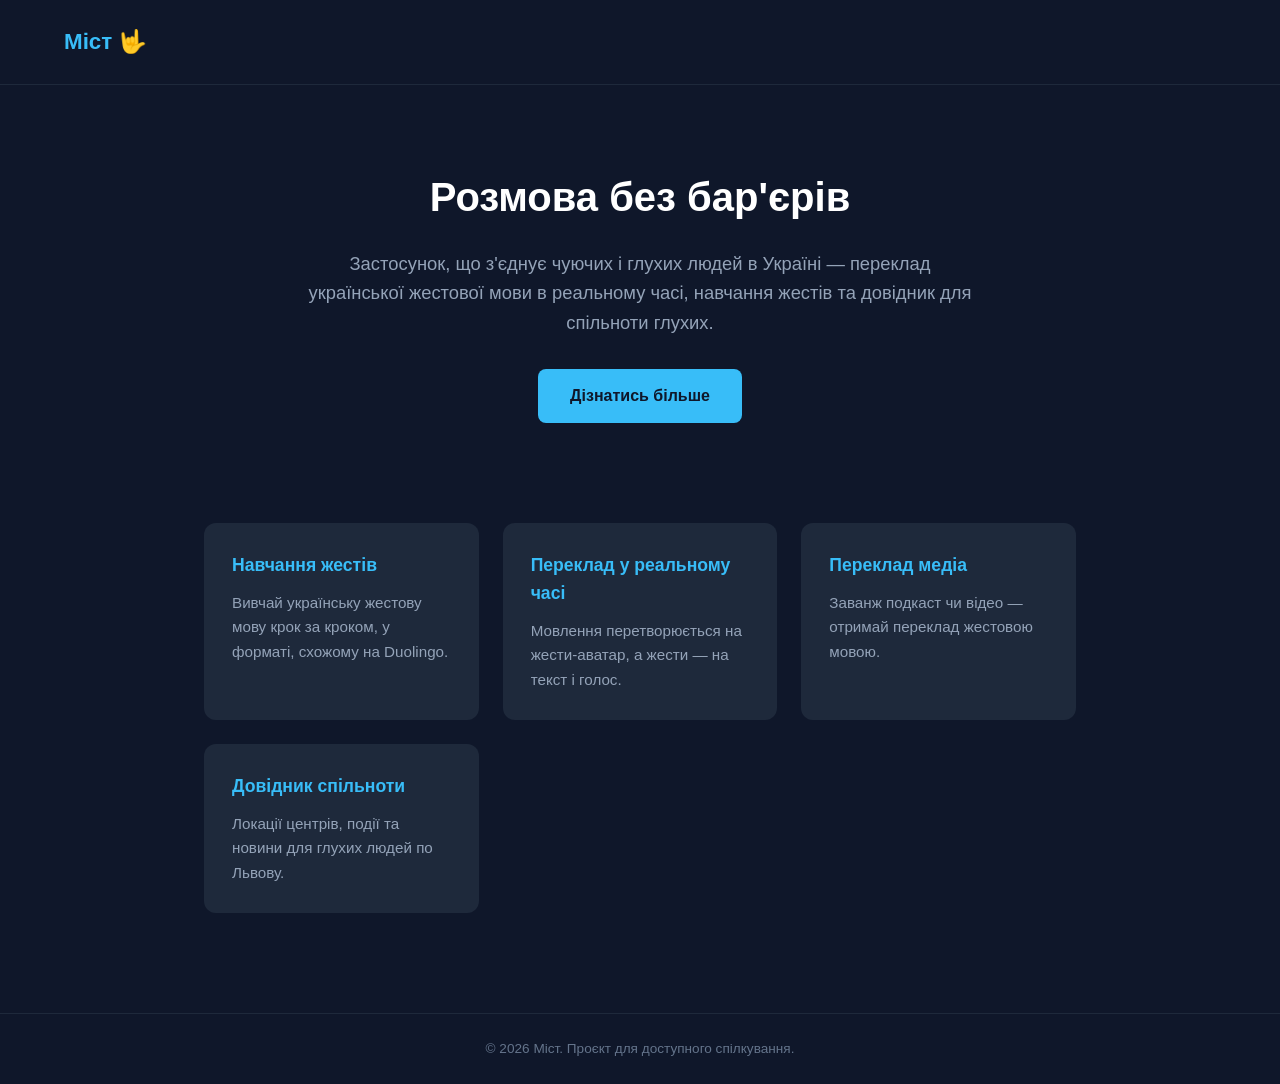
==== index.html @ e537da56 "додала головну сторінку" ====
<!DOCTYPE html>
<html lang="uk">
<head>
    <meta charset="UTF-8">
    <meta name="viewport" content="width=device-width, initial-scale=1.0">
    <title>Міст — переклад української жестової мови</title>
    <style>
        * {
            margin: 0;
            padding: 0;
            box-sizing: border-box;
        }

        body {
            font-family: -apple-system, BlinkMacSystemFont, 'Segoe UI', Roboto, sans-serif;
            background-color: #0f172a;
            color: #f1f5f9;
            line-height: 1.6;
        }

        header {
            padding: 24px 5%;
            display: flex;
            justify-content: space-between;
            align-items: center;
            border-bottom: 1px solid #1e293b;
        }

        .logo {
            font-size: 1.4rem;
            font-weight: 700;
            color: #38bdf8;
        }

        .hero {
            max-width: 800px;
            margin: 0 auto;
            padding: 80px 5% 60px;
            text-align: center;
        }

        .hero h1 {
            font-size: 2.5rem;
            margin-bottom: 20px;
            color: #ffffff;
        }

        .hero p {
            font-size: 1.15rem;
            color: #94a3b8;
            margin-bottom: 32px;
        }

        .btn {
            display: inline-block;
            background-color: #38bdf8;
            color: #0f172a;
            padding: 14px 32px;
            border-radius: 8px;
            text-decoration: none;
            font-weight: 600;
            transition: background-color 0.2s;
        }

        .btn:hover {
            background-color: #0ea5e9;
        }

        .features {
            max-width: 1000px;
            margin: 0 auto;
            padding: 40px 5% 100px;
            display: grid;
            grid-template-columns: repeat(auto-fit, minmax(250px, 1fr));
            gap: 24px;
        }

        .feature-card {
            background-color: #1e293b;
            padding: 28px;
            border-radius: 12px;
        }

        .feature-card h3 {
            color: #38bdf8;
            margin-bottom: 12px;
            font-size: 1.1rem;
        }

        .feature-card p {
            color: #94a3b8;
            font-size: 0.95rem;
        }

        footer {
            text-align: center;
            padding: 24px;
            color: #64748b;
            font-size: 0.85rem;
            border-top: 1px solid #1e293b;
        }
    </style>
</head>
<body>

    <header>
        <div class="logo">Міст 🤟</div>
    </header>

    <section class="hero">
        <h1>Розмова без бар'єрів</h1>
        <p>
            Застосунок, що з'єднує чуючих і глухих людей в Україні —
            переклад української жестової мови в реальному часі,
            навчання жестів та довідник для спільноти глухих.
        </p>
        <a href="#features" class="btn">Дізнатись більше</a>
    </section>

    <section class="features" id="features">
        <div class="feature-card">
            <h3>Навчання жестів</h3>
            <p>Вивчай українську жестову мову крок за кроком, у форматі, схожому на Duolingo.</p>
        </div>
        <div class="feature-card">
            <h3>Переклад у реальному часі</h3>
            <p>Мовлення перетворюється на жести-аватар, а жести — на текст і голос.</p>
        </div>
        <div class="feature-card">
            <h3>Переклад медіа</h3>
            <p>Заванж подкаст чи відео — отримай переклад жестовою мовою.</p>
        </div>
        <div class="feature-card">
            <h3>Довідник спільноти</h3>
            <p>Локації центрів, події та новини для глухих людей по Львову.</p>
        </div>
    </section>

    <footer>
        &copy; 2026 Міст. Проєкт для доступного спілкування.
    </footer>

</body>
</html>
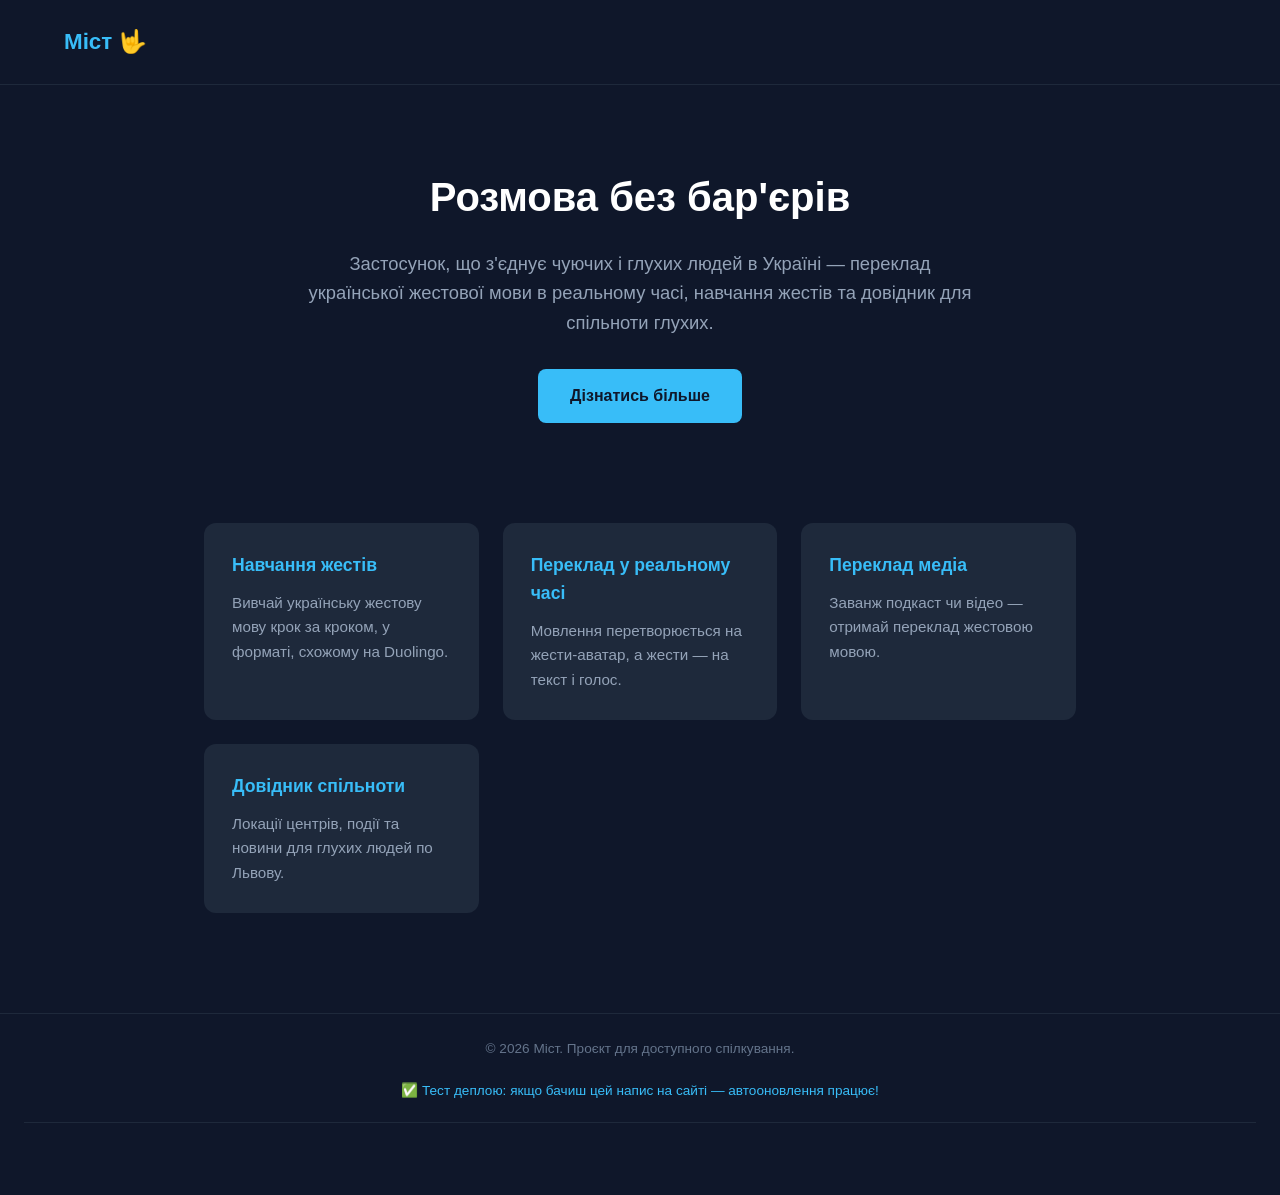
==== commit bd7470e0: "тест автодеплою" ====
--- a/index.html
+++ b/index.html
@@ -138,6 +138,11 @@
 
     <footer>
         &copy; 2026 Міст. Проєкт для доступного спілкування.
+            <section style="text-align: center; padding: 20px; color: #38bdf8;">
+        <p>✅ Тест деплою: якщо бачиш цей напис на сайті — автооновлення працює!</p>
+    </section>
+
+    <footer>
     </footer>
 
 </body>
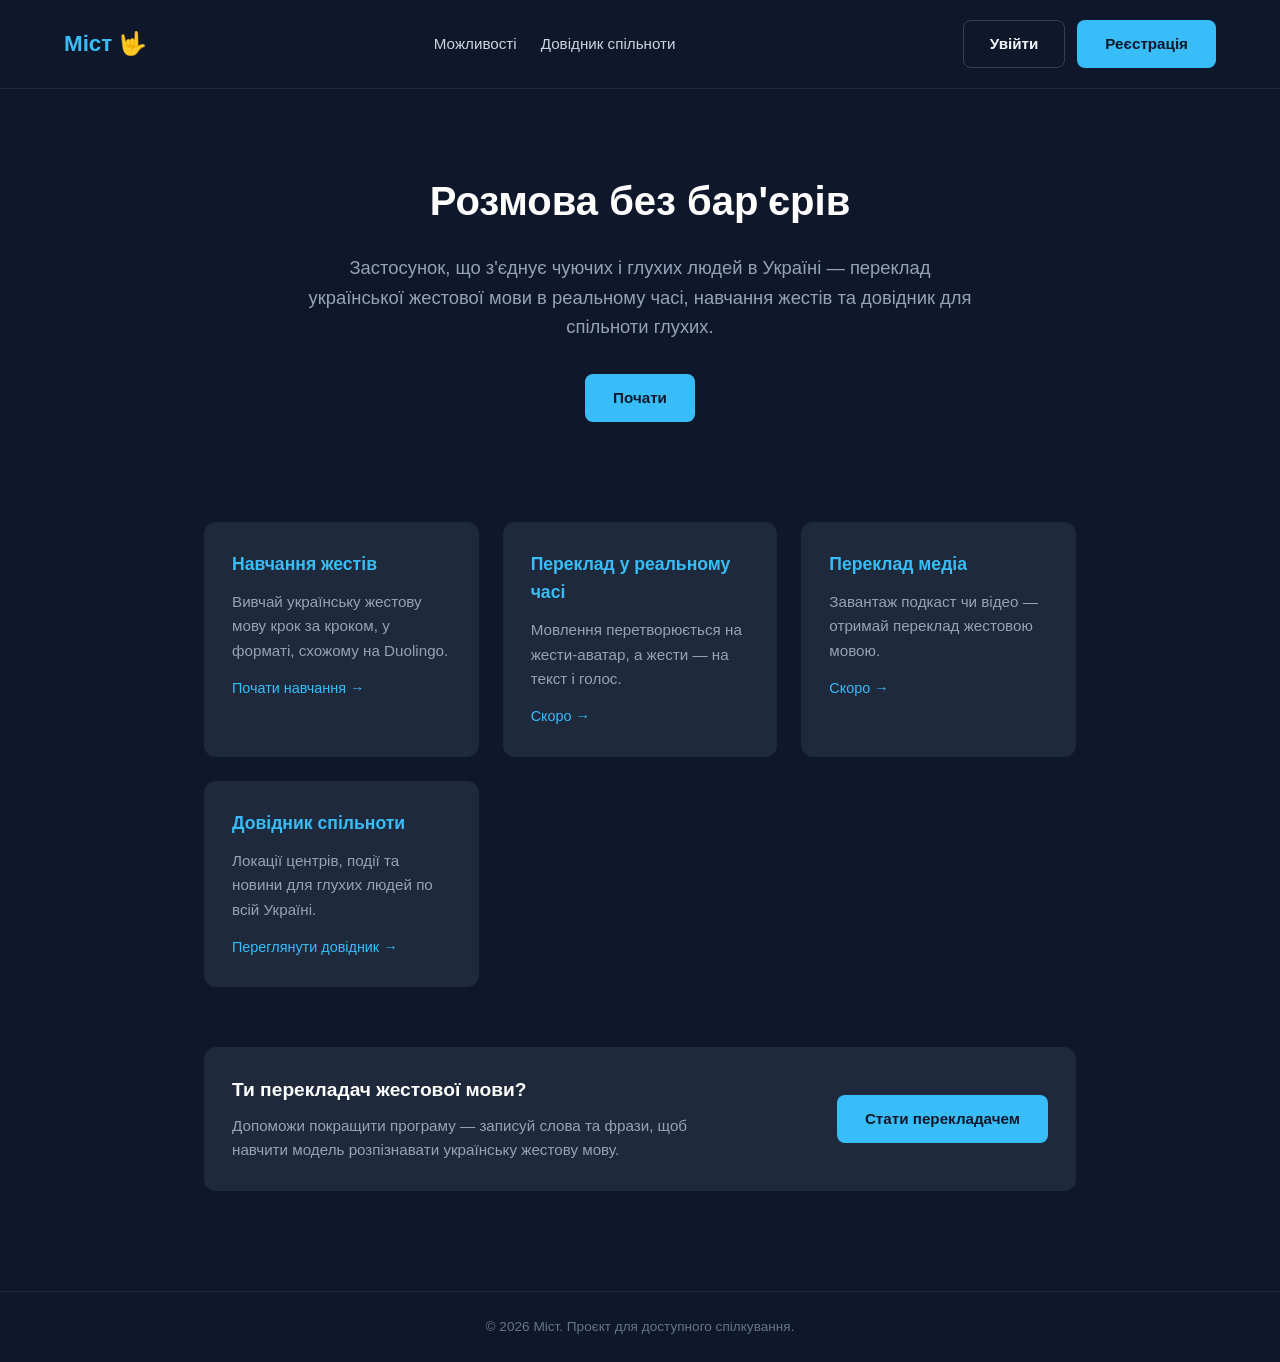
==== commit 9f0ac493: "додала навігацію, реєстрацію та довідник" ====
--- a/index.html
+++ b/index.html
@@ -4,34 +4,8 @@
     <meta charset="UTF-8">
     <meta name="viewport" content="width=device-width, initial-scale=1.0">
     <title>Міст — переклад української жестової мови</title>
+    <link rel="stylesheet" href="styles.css">
     <style>
-        * {
-            margin: 0;
-            padding: 0;
-            box-sizing: border-box;
-        }
-
-        body {
-            font-family: -apple-system, BlinkMacSystemFont, 'Segoe UI', Roboto, sans-serif;
-            background-color: #0f172a;
-            color: #f1f5f9;
-            line-height: 1.6;
-        }
-
-        header {
-            padding: 24px 5%;
-            display: flex;
-            justify-content: space-between;
-            align-items: center;
-            border-bottom: 1px solid #1e293b;
-        }
-
-        .logo {
-            font-size: 1.4rem;
-            font-weight: 700;
-            color: #38bdf8;
-        }
-
         .hero {
             max-width: 800px;
             margin: 0 auto;
@@ -51,34 +25,13 @@
             margin-bottom: 32px;
         }
 
-        .btn {
-            display: inline-block;
-            background-color: #38bdf8;
-            color: #0f172a;
-            padding: 14px 32px;
-            border-radius: 8px;
-            text-decoration: none;
-            font-weight: 600;
-            transition: background-color 0.2s;
-        }
-
-        .btn:hover {
-            background-color: #0ea5e9;
-        }
-
         .features {
             max-width: 1000px;
             margin: 0 auto;
-            padding: 40px 5% 100px;
+            padding: 40px 5% 60px;
             display: grid;
             grid-template-columns: repeat(auto-fit, minmax(250px, 1fr));
             gap: 24px;
-        }
-
-        .feature-card {
-            background-color: #1e293b;
-            padding: 28px;
-            border-radius: 12px;
         }
 
         .feature-card h3 {
@@ -92,19 +45,57 @@
             font-size: 0.95rem;
         }
 
-        footer {
-            text-align: center;
-            padding: 24px;
-            color: #64748b;
-            font-size: 0.85rem;
-            border-top: 1px solid #1e293b;
+        .feature-card a {
+            display: inline-block;
+            margin-top: 14px;
+            font-size: 0.9rem;
+            color: #38bdf8;
+            text-decoration: none;
+        }
+
+        .feature-card a:hover {
+            text-decoration: underline;
+        }
+
+        .translator-cta {
+            max-width: 1000px;
+            margin: 0 auto 100px;
+            padding: 0 5%;
+        }
+
+        .translator-cta .card {
+            display: flex;
+            justify-content: space-between;
+            align-items: center;
+            gap: 24px;
+            flex-wrap: wrap;
+        }
+
+        .translator-cta h3 {
+            font-size: 1.2rem;
+            margin-bottom: 8px;
+            color: #ffffff;
+        }
+
+        .translator-cta p {
+            color: #94a3b8;
+            font-size: 0.95rem;
+            max-width: 480px;
         }
     </style>
 </head>
 <body>
 
     <header>
-        <div class="logo">Міст 🤟</div>
+        <a href="index.html" class="logo">Міст 🤟</a>
+        <nav>
+            <a href="index.html#features">Можливості</a>
+            <a href="dovidnyk.html">Довідник спільноти</a>
+        </nav>
+        <div class="nav-auth">
+            <a href="register.html" class="btn-outline">Увійти</a>
+            <a href="register.html" class="btn">Реєстрація</a>
+        </div>
     </header>
 
     <section class="hero">
@@ -114,35 +105,44 @@
             переклад української жестової мови в реальному часі,
             навчання жестів та довідник для спільноти глухих.
         </p>
-        <a href="#features" class="btn">Дізнатись більше</a>
+        <a href="register.html" class="btn">Почати</a>
     </section>
 
     <section class="features" id="features">
-        <div class="feature-card">
+        <div class="card feature-card">
             <h3>Навчання жестів</h3>
             <p>Вивчай українську жестову мову крок за кроком, у форматі, схожому на Duolingo.</p>
+            <a href="register.html">Почати навчання →</a>
         </div>
-        <div class="feature-card">
+        <div class="card feature-card">
             <h3>Переклад у реальному часі</h3>
             <p>Мовлення перетворюється на жести-аватар, а жести — на текст і голос.</p>
+            <a href="register.html">Скоро →</a>
         </div>
-        <div class="feature-card">
+        <div class="card feature-card">
             <h3>Переклад медіа</h3>
-            <p>Заванж подкаст чи відео — отримай переклад жестовою мовою.</p>
+            <p>Завантаж подкаст чи відео — отримай переклад жестовою мовою.</p>
+            <a href="register.html">Скоро →</a>
         </div>
-        <div class="feature-card">
+        <div class="card feature-card">
             <h3>Довідник спільноти</h3>
-            <p>Локації центрів, події та новини для глухих людей по Львову.</p>
+            <p>Локації центрів, події та новини для глухих людей по всій Україні.</p>
+            <a href="dovidnyk.html">Переглянути довідник →</a>
+        </div>
+    </section>
+
+    <section class="translator-cta">
+        <div class="card">
+            <div>
+                <h3>Ти перекладач жестової мови?</h3>
+                <p>Допоможи покращити програму — записуй слова та фрази, щоб навчити модель розпізнавати українську жестову мову.</p>
+            </div>
+            <a href="register.html?role=perekladach" class="btn">Стати перекладачем</a>
         </div>
     </section>
 
     <footer>
         &copy; 2026 Міст. Проєкт для доступного спілкування.
-            <section style="text-align: center; padding: 20px; color: #38bdf8;">
-        <p>✅ Тест деплою: якщо бачиш цей напис на сайті — автооновлення працює!</p>
-    </section>
-
-    <footer>
     </footer>
 
 </body>
--- a/styles.css
+++ b/styles.css
@@ -0,0 +1,135 @@
+* {
+    margin: 0;
+    padding: 0;
+    box-sizing: border-box;
+}
+
+body {
+    font-family: -apple-system, BlinkMacSystemFont, 'Segoe UI', Roboto, sans-serif;
+    background-color: #0f172a;
+    color: #f1f5f9;
+    line-height: 1.6;
+}
+
+a {
+    color: inherit;
+}
+
+/* ===== Header / Nav ===== */
+
+header {
+    padding: 20px 5%;
+    display: flex;
+    justify-content: space-between;
+    align-items: center;
+    border-bottom: 1px solid #1e293b;
+    flex-wrap: wrap;
+    gap: 16px;
+}
+
+.logo {
+    font-size: 1.4rem;
+    font-weight: 700;
+    color: #38bdf8;
+    text-decoration: none;
+}
+
+nav {
+    display: flex;
+    gap: 24px;
+    align-items: center;
+    flex-wrap: wrap;
+}
+
+nav a {
+    text-decoration: none;
+    color: #cbd5e1;
+    font-size: 0.95rem;
+}
+
+nav a:hover {
+    color: #38bdf8;
+}
+
+.nav-auth {
+    display: flex;
+    gap: 12px;
+    align-items: center;
+}
+
+/* ===== Buttons ===== */
+
+.btn {
+    display: inline-block;
+    background-color: #38bdf8;
+    color: #0f172a;
+    padding: 12px 28px;
+    border-radius: 8px;
+    text-decoration: none;
+    font-weight: 600;
+    font-size: 0.95rem;
+    border: none;
+    cursor: pointer;
+    transition: background-color 0.2s;
+}
+
+.btn:hover {
+    background-color: #0ea5e9;
+}
+
+.btn-outline {
+    display: inline-block;
+    background-color: transparent;
+    color: #f1f5f9;
+    padding: 11px 26px;
+    border-radius: 8px;
+    text-decoration: none;
+    font-weight: 600;
+    font-size: 0.95rem;
+    border: 1px solid #334155;
+    cursor: pointer;
+    transition: border-color 0.2s, color 0.2s;
+}
+
+.btn-outline:hover {
+    border-color: #38bdf8;
+    color: #38bdf8;
+}
+
+/* ===== Generic page layout ===== */
+
+.page {
+    max-width: 900px;
+    margin: 0 auto;
+    padding: 60px 5% 100px;
+}
+
+.page h1 {
+    font-size: 2.1rem;
+    margin-bottom: 12px;
+    color: #ffffff;
+}
+
+.page .subtitle {
+    color: #94a3b8;
+    font-size: 1.05rem;
+    margin-bottom: 40px;
+}
+
+/* ===== Cards ===== */
+
+.card {
+    background-color: #1e293b;
+    padding: 28px;
+    border-radius: 12px;
+}
+
+/* ===== Footer ===== */
+
+footer {
+    text-align: center;
+    padding: 24px;
+    color: #64748b;
+    font-size: 0.85rem;
+    border-top: 1px solid #1e293b;
+}
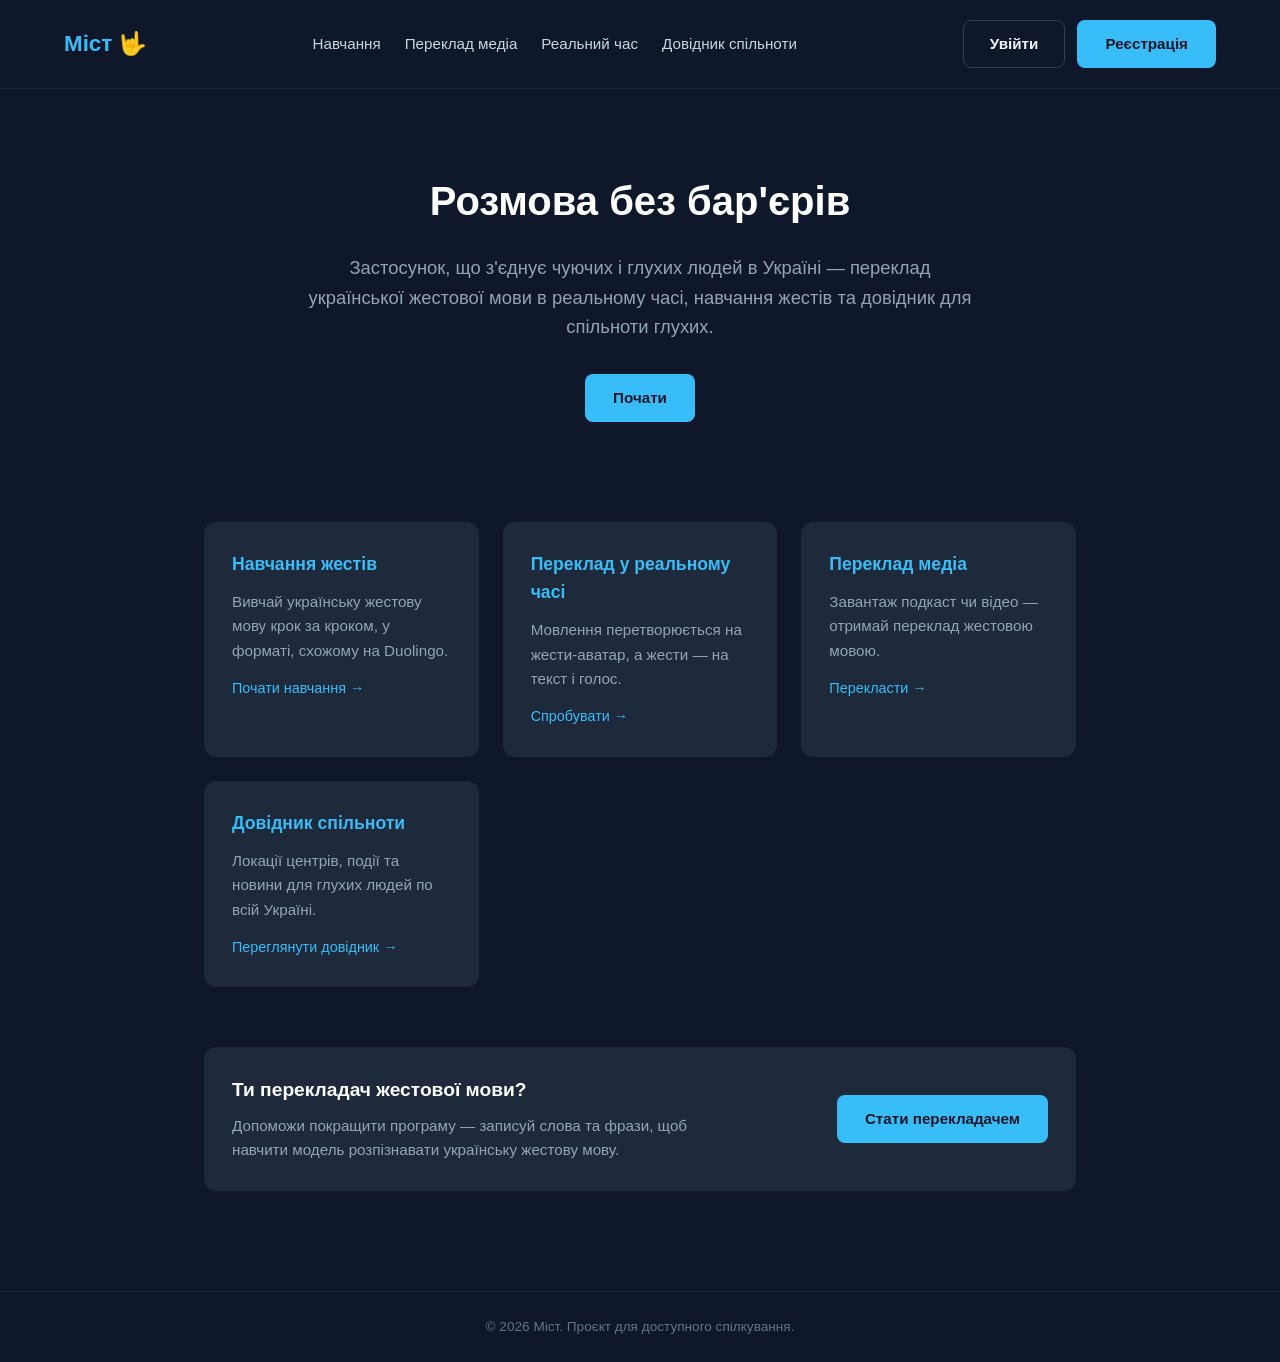
==== commit ecf81b70: "додала сторінки навчання, медіа, реального часу та кабінет перекладача" ====
--- a/index.html
+++ b/index.html
@@ -89,7 +89,9 @@
     <header>
         <a href="index.html" class="logo">Міст 🤟</a>
         <nav>
-            <a href="index.html#features">Можливості</a>
+            <a href="navchannya.html">Навчання</a>
+            <a href="media.html">Переклад медіа</a>
+            <a href="realtime.html">Реальний час</a>
             <a href="dovidnyk.html">Довідник спільноти</a>
         </nav>
         <div class="nav-auth">
@@ -112,17 +114,17 @@
         <div class="card feature-card">
             <h3>Навчання жестів</h3>
             <p>Вивчай українську жестову мову крок за кроком, у форматі, схожому на Duolingo.</p>
-            <a href="register.html">Почати навчання →</a>
+            <a href="navchannya.html">Почати навчання →</a>
         </div>
         <div class="card feature-card">
             <h3>Переклад у реальному часі</h3>
             <p>Мовлення перетворюється на жести-аватар, а жести — на текст і голос.</p>
-            <a href="register.html">Скоро →</a>
+            <a href="realtime.html">Спробувати →</a>
         </div>
         <div class="card feature-card">
             <h3>Переклад медіа</h3>
             <p>Завантаж подкаст чи відео — отримай переклад жестовою мовою.</p>
-            <a href="register.html">Скоро →</a>
+            <a href="media.html">Перекласти →</a>
         </div>
         <div class="card feature-card">
             <h3>Довідник спільноти</h3>
@@ -137,7 +139,7 @@
                 <h3>Ти перекладач жестової мови?</h3>
                 <p>Допоможи покращити програму — записуй слова та фрази, щоб навчити модель розпізнавати українську жестову мову.</p>
             </div>
-            <a href="register.html?role=perekladach" class="btn">Стати перекладачем</a>
+            <a href="perekladach.html" class="btn">Стати перекладачем</a>
         </div>
     </section>
 
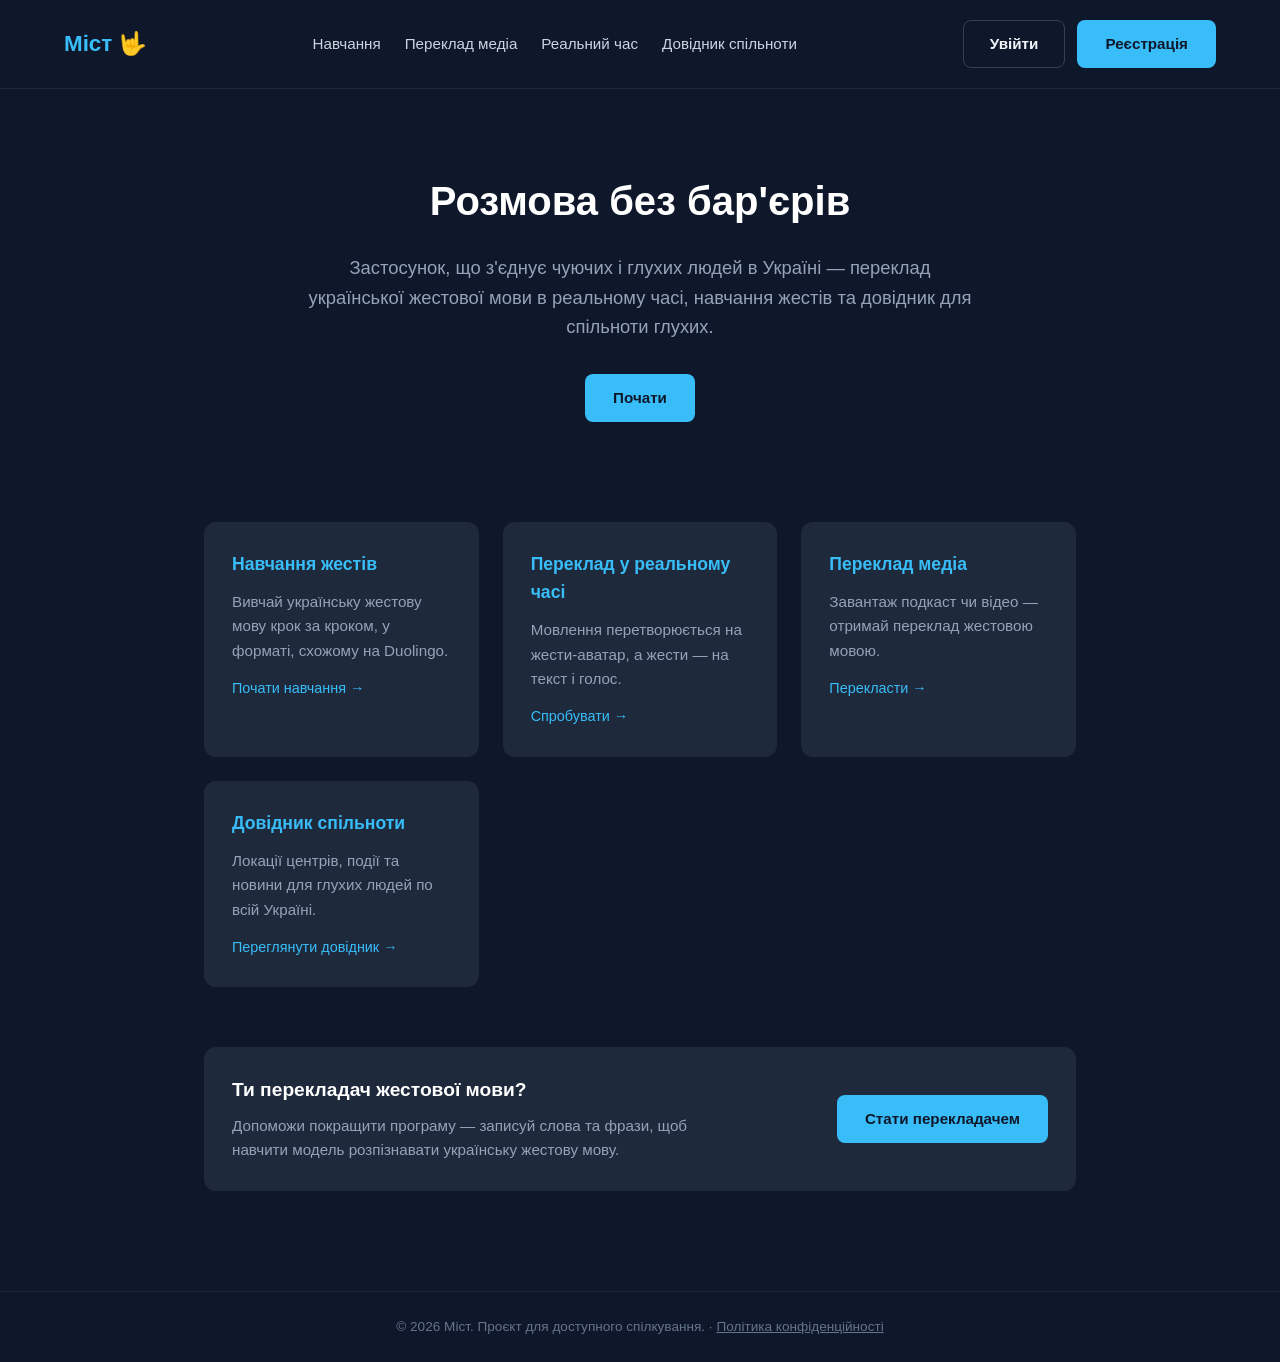
==== commit 9672884b: "Додати сторінку політики конфіденційності Потрібна для публікації OAuth-застосунку в Google Cloud.  " ====
--- a/index.html
+++ b/index.html
@@ -95,7 +95,7 @@
             <a href="dovidnyk.html">Довідник спільноти</a>
         </nav>
         <div class="nav-auth">
-            <a href="register.html" class="btn-outline">Увійти</a>
+            <a href="login.html" class="btn-outline">Увійти</a>
             <a href="register.html" class="btn">Реєстрація</a>
         </div>
     </header>
@@ -144,8 +144,9 @@
     </section>
 
     <footer>
-        &copy; 2026 Міст. Проєкт для доступного спілкування.
+        &copy; 2026 Міст. Проєкт для доступного спілкування. · <a href="privacy.html">Політика конфіденційності</a>
     </footer>
 
+    <script src="auth.js"></script>
 </body>
 </html>
